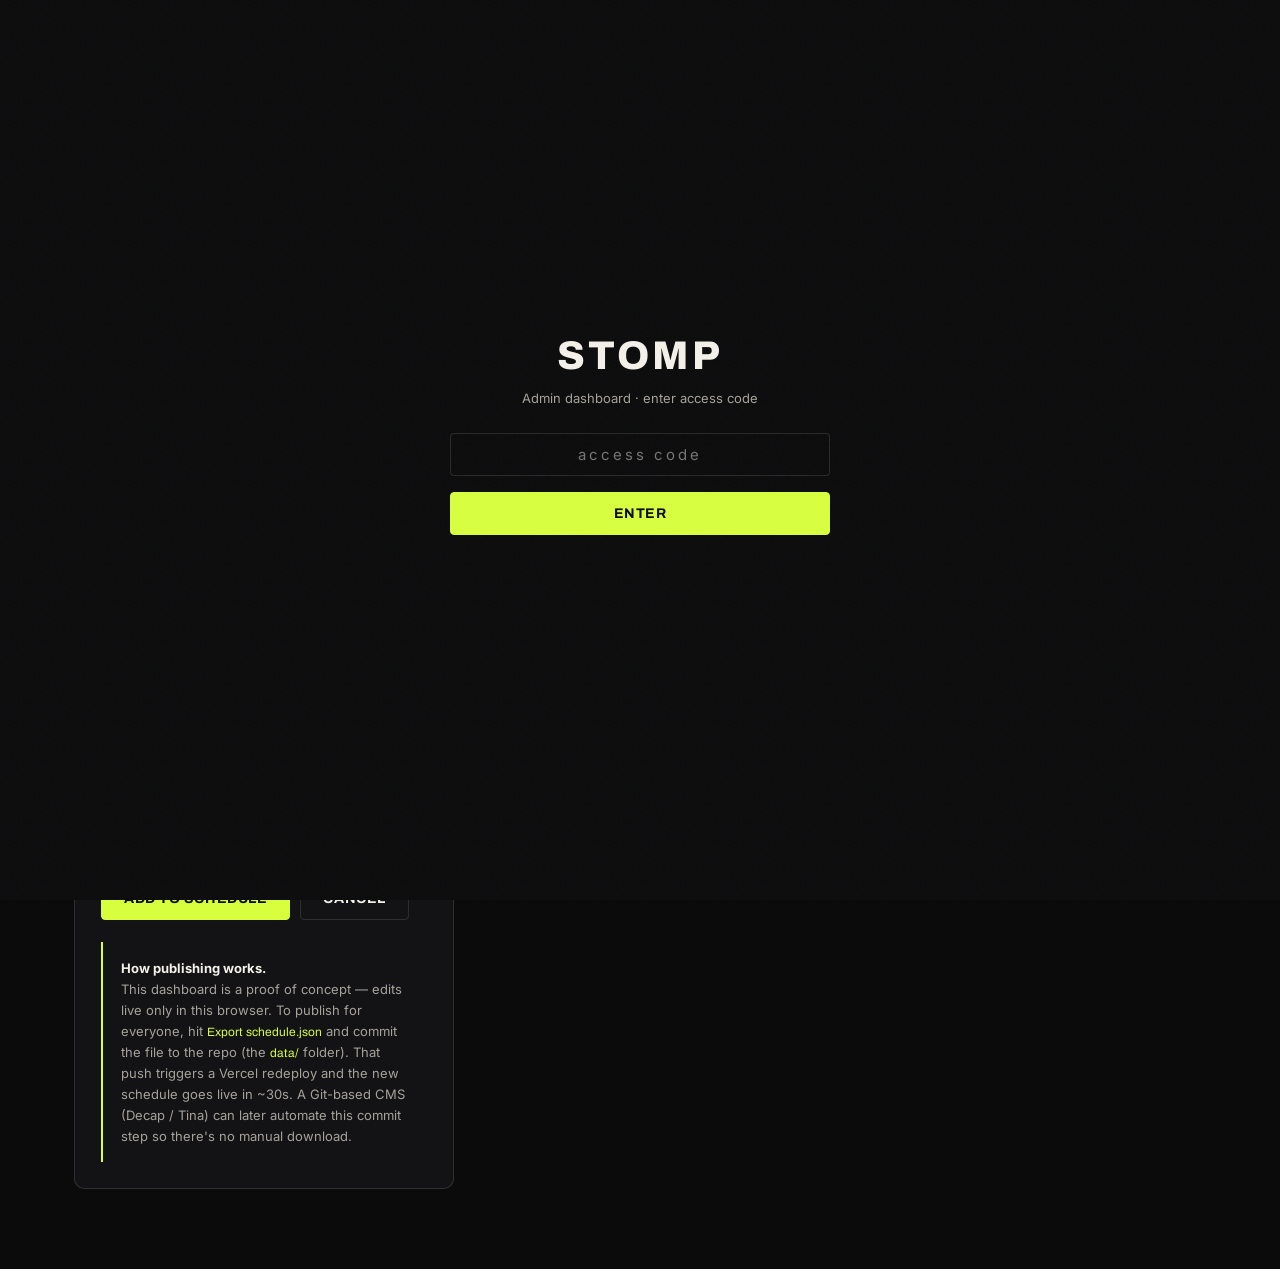
==== admin.html @ d9fe9294 "feat: add admin dashboard page and stylesheets" ====
<!DOCTYPE html>
<html lang="en">
<head>
  <meta charset="UTF-8" />
  <meta name="viewport" content="width=device-width, initial-scale=1.0" />
  <title>STOMP — Admin</title>
  <meta name="robots" content="noindex" />
  <link rel="preconnect" href="https://fonts.googleapis.com" />
  <link rel="preconnect" href="https://fonts.gstatic.com" crossorigin />
  <link href="https://fonts.googleapis.com/css2?family=Archivo:wght@600;700;800&family=Inter:wght@400;500;600&display=swap" rel="stylesheet" />
  <link rel="stylesheet" href="assets/css/style.css" />
  <link rel="stylesheet" href="assets/css/admin.css" />
</head>
<body class="admin-body">

  <div class="gate" id="gate">
    <form class="gate__card" id="gate-form">
      <h1>STOMP</h1>
      <p>Admin dashboard · enter access code</p>
      <div class="field">
        <input type="password" id="gate-input" placeholder="access code" autocomplete="off" aria-label="Access code" />
      </div>
      <button class="btn" type="submit" style="width:100%;justify-content:center;">Enter</button>
      <div class="gate__err" id="gate-err" role="alert"></div>
    </form>
  </div>

  <header class="admin-top">
    <div class="admin-top__brand">
      <span class="mark">STOMP</span>
      <span class="sub">Admin</span>
    </div>
    <div class="admin-top__actions">
      <span id="draft-state" style="align-self:center;font-size:12px;letter-spacing:0.08em;color:var(--ink-dim);margin-right:6px;"></span>
      <button class="btn btn--ghost" id="discard-btn" hidden>Discard draft</button>
      <label class="btn btn--ghost" style="cursor:pointer;">
        Import JSON
        <input type="file" id="import-input" accept="application/json,.json" hidden />
      </label>
      <button class="btn" id="export-btn">Export schedule.json</button>
      <a class="btn btn--ghost" href="index.html" target="_blank" rel="noopener">View site ↗</a>
    </div>
  </header>

  <main class="admin-main">
    <div class="admin-grid">

      <section class="panel">
        <h2 id="form-title">Add a night</h2>
        <p class="panel__hint">Changes save instantly to a local draft and show up on the site on this device.</p>
        <form id="event-form">
          <div class="field">
            <label for="f-title">Event title</label>
            <input type="text" id="f-title" placeholder="Concrete Pulse" required />
          </div>
          <div class="field field--row">
            <div>
              <label for="f-date">Date</label>
              <input type="date" id="f-date" required />
            </div>
            <div>
              <label for="f-status">Status</label>
              <select id="f-status">
                <option value="on-sale">On sale</option>
                <option value="few-left">Few left</option>
                <option value="free">Free entry</option>
              </select>
            </div>
          </div>
          <div class="field field--row">
            <div>
              <label for="f-start">Start</label>
              <input type="time" id="f-start" value="23:00" />
            </div>
            <div>
              <label for="f-end">End</label>
              <input type="time" id="f-end" value="06:00" />
            </div>
          </div>
          <div class="field field--row">
            <div>
              <label for="f-room">Room</label>
              <input type="text" id="f-room" placeholder="Main Hall" />
            </div>
            <div>
              <label for="f-genre">Genre</label>
              <input type="text" id="f-genre" placeholder="Techno" />
            </div>
          </div>
          <div class="field">
            <label for="f-price">Price</label>
            <input type="text" id="f-price" placeholder="€18 / Free" />
          </div>
          <div class="field">
            <label for="f-lineup">Line-up (comma separated)</label>
            <input type="text" id="f-lineup" placeholder="AISHA, Volk, Nørr B2B Pelt" />
          </div>
          <div class="field">
            <label for="f-blurb">Description</label>
            <textarea id="f-blurb" placeholder="One or two lines about the night…"></textarea>
          </div>
          <div class="form-actions">
            <button class="btn" type="submit" id="submit-btn">Add to schedule</button>
            <button class="btn btn--ghost" type="button" id="cancel-btn" hidden>Cancel</button>
          </div>
        </form>

        <div class="note">
          <strong style="color:var(--ink);">How publishing works.</strong><br />
          This dashboard is a proof of concept — edits live only in this browser. To publish for everyone,
          hit <code>Export schedule.json</code> and commit the file to the repo (the <code>data/</code> folder).
          That push triggers a Vercel redeploy and the new schedule goes live in ~30s. A Git-based CMS
          (Decap / Tina) can later automate this commit step so there's no manual download.
        </div>
      </section>

      <section>
        <div class="list-head">
          <h2>Current schedule</h2>
          <span class="count" id="count"></span>
        </div>
        <div id="admin-list"></div>
      </section>

    </div>
  </main>

  <div class="toast" id="toast" role="status" aria-live="polite"></div>

  <script src="https://cdnjs.cloudflare.com/ajax/libs/gsap/3.12.5/gsap.min.js"></script>
  <script src="assets/js/store.js"></script>
  <script src="assets/js/admin.js"></script>
</body>
</html>
---- assets/css/style.css ----
/* ============================================================
   STOMP Amsterdam — core stylesheet
   Aesthetic: raw warehouse / underground. Off-black, bone white,
   one acid accent. Heavy display type, concrete texture, motion.
   ============================================================ */

:root {
  --bg: #0b0b0c;
  --bg-elev: #131316;
  --bg-elev-2: #1b1b20;
  --ink: #f4f1ea;
  --ink-dim: #a6a29a;
  --ink-faint: #6c6962;
  --acid: #d8ff3e;
  --acid-deep: #aacb1f;
  --hot: #ff4d3d;
  --line: rgba(244, 241, 234, 0.12);
  --line-soft: rgba(244, 241, 234, 0.06);
  --radius: 4px;
  --radius-lg: 10px;
  --maxw: 1180px;
  --ease: cubic-bezier(0.16, 1, 0.3, 1);
  --font-display: "Archivo", "Helvetica Neue", Arial, sans-serif;
  --font-body: "Inter", "Helvetica Neue", Arial, sans-serif;
  color-scheme: dark;
}

* { box-sizing: border-box; }

html { scroll-behavior: smooth; }

body {
  margin: 0;
  background: var(--bg);
  color: var(--ink);
  font-family: var(--font-body);
  font-size: 16px;
  line-height: 1.6;
  -webkit-font-smoothing: antialiased;
  text-rendering: optimizeLegibility;
  overflow-x: hidden;
}

body::after {
  content: "";
  position: fixed;
  inset: 0;
  pointer-events: none;
  z-index: 9999;
  opacity: 0.04;
  background-image: url("data:image/svg+xml,%3Csvg xmlns='http://www.w3.org/2000/svg' width='120' height='120'%3E%3Cfilter id='n'%3E%3CfeTurbulence type='fractalNoise' baseFrequency='0.9' numOctaves='2'/%3E%3C/filter%3E%3Crect width='100%25' height='100%25' filter='url(%23n)'/%3E%3C/svg%3E");
}

a { color: inherit; text-decoration: none; }

h1, h2, h3, h4 {
  font-family: var(--font-display);
  font-weight: 800;
  line-height: 0.95;
  letter-spacing: -0.02em;
  margin: 0;
}

::selection { background: var(--acid); color: #0b0b0c; }

.wrap { width: 100%; max-width: var(--maxw); margin: 0 auto; padding: 0 24px; }

.accent { color: var(--acid); }

.btn {
  display: inline-flex;
  align-items: center;
  gap: 10px;
  font-family: var(--font-display);
  font-weight: 700;
  font-size: 14px;
  letter-spacing: 0.04em;
  text-transform: uppercase;
  padding: 13px 22px;
  border-radius: var(--radius);
  border: 1px solid var(--acid);
  background: var(--acid);
  color: #0b0b0c;
  cursor: pointer;
  transition: transform 0.25s var(--ease), background 0.25s var(--ease), color 0.25s var(--ease);
}
.btn:hover { transform: translateY(-2px); }
.btn--ghost {
  background: transparent;
  color: var(--ink);
  border-color: var(--line);
}
.btn--ghost:hover { border-color: var(--acid); color: var(--acid); transform: translateY(-2px); }

.nav {
  position: fixed;
  top: 0; left: 0; right: 0;
  z-index: 100;
  display: flex;
  align-items: center;
  justify-content: space-between;
  padding: 18px 24px;
  mix-blend-mode: difference;
}
.nav__brand {
  font-family: var(--font-display);
  font-weight: 800;
  font-size: 20px;
  letter-spacing: 0.18em;
  color: #fff;
}
.nav__links { display: flex; gap: 28px; }
.nav__links a {
  font-family: var(--font-display);
  font-weight: 600;
  font-size: 13px;
  letter-spacing: 0.14em;
  text-transform: uppercase;
  color: #fff;
  opacity: 0.85;
  transition: opacity 0.2s ease;
}
.nav__links a:hover { opacity: 1; }
@media (max-width: 680px) { .nav__links { display: none; } }

.hero {
  position: relative;
  height: 100vh;
  min-height: 620px;
  display: flex;
  align-items: flex-end;
  overflow: hidden;
}
.hero__canvas {
  position: absolute;
  inset: 0;
  width: 100%; height: 100%;
  z-index: 0;
  display: block;
}
.hero__vignette {
  position: absolute;
  inset: 0;
  z-index: 1;
  background:
    radial-gradient(120% 90% at 50% 10%, transparent 40%, rgba(11,11,12,0.7) 100%),
    linear-gradient(180deg, rgba(11,11,12,0.35) 0%, transparent 30%, rgba(11,11,12,0.85) 100%);
  pointer-events: none;
}
.hero__inner {
  position: relative;
  z-index: 2;
  width: 100%;
  padding-bottom: 6vh;
}
.hero__kicker {
  display: flex;
  align-items: center;
  gap: 14px;
  font-family: var(--font-display);
  font-weight: 600;
  font-size: 13px;
  letter-spacing: 0.32em;
  text-transform: uppercase;
  color: var(--acid);
  margin-bottom: 18px;
}
.hero__kicker::before {
  content: "";
  width: 46px; height: 1px;
  background: var(--acid);
}
.hero__title {
  font-size: clamp(5rem, 21vw, 18rem);
  line-height: 0.82;
  letter-spacing: -0.04em;
  color: var(--ink);
  text-transform: uppercase;
}
.hero__title .char { display: inline-block; will-change: transform; }
.hero__sub {
  display: flex;
  flex-wrap: wrap;
  align-items: baseline;
  gap: 10px 28px;
  margin-top: 22px;
  max-width: 640px;
  color: var(--ink-dim);
  font-size: 18px;
}
.hero__sub strong { color: var(--ink); font-weight: 600; }

.marquee {
  position: relative;
  z-index: 2;
  border-top: 1px solid var(--line);
  border-bottom: 1px solid var(--line);
  background: var(--bg);
  overflow: hidden;
  white-space: nowrap;
}
.marquee__track {
  display: inline-flex;
  gap: 0;
  padding: 14px 0;
  animation: marquee 28s linear infinite;
}
.marquee span {
  font-family: var(--font-display);
  font-weight: 800;
  font-size: 15px;
  letter-spacing: 0.18em;
  text-transform: uppercase;
  padding: 0 26px;
  color: var(--ink);
}
.marquee span::after { content: "✷"; color: var(--acid); margin-left: 52px; }
@keyframes marquee { to { transform: translateX(-50%); } }

.section { padding: 110px 0; }
.section__head {
  display: flex;
  align-items: flex-end;
  justify-content: space-between;
  gap: 24px;
  margin-bottom: 48px;
  border-bottom: 1px solid var(--line);
  padding-bottom: 22px;
}
.section__index {
  font-family: var(--font-display);
  font-weight: 600;
  font-size: 13px;
  letter-spacing: 0.28em;
  color: var(--acid);
  text-transform: uppercase;
}
.section__title {
  font-size: clamp(2.4rem, 6vw, 4.6rem);
  text-transform: uppercase;
  margin-top: 8px;
}
.section__meta { color: var(--ink-dim); font-size: 14px; text-align: right; }

.filters {
  display: flex;
  flex-wrap: wrap;
  gap: 10px;
  margin-bottom: 36px;
}
.chip {
  font-family: var(--font-display);
  font-weight: 600;
  font-size: 12px;
  letter-spacing: 0.12em;
  text-transform: uppercase;
  padding: 9px 16px;
  border-radius: 100px;
  border: 1px solid var(--line);
  background: transparent;
  color: var(--ink-dim);
  cursor: pointer;
  transition: color 0.2s ease, border-color 0.2s ease, background 0.2s ease;
}
.chip:hover { color: var(--ink); border-color: var(--ink-dim); }
.chip[aria-pressed="true"] {
  background: var(--acid);
  color: #0b0b0c;
  border-color: var(--acid);
}

.schedule { display: flex; flex-direction: column; }
.event {
  position: relative;
  display: grid;
  grid-template-columns: 130px 1fr auto;
  gap: 32px;
  align-items: center;
  padding: 30px 8px;
  border-top: 1px solid var(--line);
  cursor: pointer;
  transition: background 0.3s var(--ease), padding-left 0.3s var(--ease);
}
.event:last-child { border-bottom: 1px solid var(--line); }
.event::before {
  content: "";
  position: absolute;
  left: 0; top: 0; bottom: 0;
  width: 0;
  background: var(--acid);
  transition: width 0.3s var(--ease);
}
.event:hover { background: var(--bg-elev); padding-left: 22px; }
.event:hover::before { width: 4px; }

.event__date { display: flex; flex-direction: column; }
.event__day {
  font-family: var(--font-display);
  font-weight: 800;
  font-size: 40px;
  line-height: 0.9;
  color: var(--ink);
}
.event__month {
  font-family: var(--font-display);
  font-weight: 600;
  font-size: 13px;
  letter-spacing: 0.24em;
  text-transform: uppercase;
  color: var(--ink-dim);
  margin-top: 4px;
}
.event__weekday { font-size: 12px; color: var(--ink-faint); letter-spacing: 0.1em; text-transform: uppercase; margin-top: 2px; }

.event__main { min-width: 0; }
.event__title {
  font-size: clamp(1.6rem, 3.2vw, 2.6rem);
  text-transform: uppercase;
  transition: color 0.25s ease;
}
.event:hover .event__title { color: var(--acid); }
.event__lineup {
  margin-top: 8px;
  color: var(--ink-dim);
  font-size: 15px;
}
.event__tags { display: flex; flex-wrap: wrap; gap: 8px; margin-top: 14px; }
.tag {
  font-family: var(--font-display);
  font-weight: 600;
  font-size: 11px;
  letter-spacing: 0.12em;
  text-transform: uppercase;
  padding: 5px 11px;
  border-radius: 100px;
  border: 1px solid var(--line);
  color: var(--ink-dim);
}
.tag--room { color: var(--ink); border-color: var(--line); }

.event__right { display: flex; flex-direction: column; align-items: flex-end; gap: 12px; }
.event__time {
  font-family: var(--font-display);
  font-weight: 700;
  font-size: 15px;
  letter-spacing: 0.06em;
  color: var(--ink);
}
.status {
  font-family: var(--font-display);
  font-weight: 700;
  font-size: 11px;
  letter-spacing: 0.14em;
  text-transform: uppercase;
  padding: 5px 12px;
  border-radius: 100px;
}
.status--on-sale { background: rgba(216,255,62,0.15); color: var(--acid); }
.status--few-left { background: rgba(255,77,61,0.16); color: var(--hot); }
.status--free { background: rgba(244,241,234,0.12); color: var(--ink); }

.event__detail {
  grid-column: 1 / -1;
  overflow: hidden;
  height: 0;
  opacity: 0;
  transition: height 0.4s var(--ease), opacity 0.3s ease, margin 0.4s var(--ease);
}
.event.is-open .event__detail { opacity: 1; margin-top: 18px; }
.event__detail-inner {
  display: grid;
  grid-template-columns: 1fr auto;
  gap: 24px;
  align-items: end;
  padding: 22px 24px;
  background: var(--bg-elev-2);
  border-radius: var(--radius-lg);
  border: 1px solid var(--line-soft);
}
.event__blurb { color: var(--ink-dim); max-width: 60ch; font-size: 15px; }
.event__price {
  font-family: var(--font-display);
  font-weight: 800;
  font-size: 30px;
  color: var(--acid);
  white-space: nowrap;
}

@media (max-width: 760px) {
  .event { grid-template-columns: 86px 1fr; gap: 18px; }
  .event__right { grid-column: 2; flex-direction: row; align-items: center; justify-content: flex-start; }
  .event__day { font-size: 30px; }
  .event__detail-inner { grid-template-columns: 1fr; }
}

.info { display: grid; grid-template-columns: repeat(auto-fit, minmax(220px, 1fr)); gap: 1px; background: var(--line); border: 1px solid var(--line); border-radius: var(--radius-lg); overflow: hidden; }
.info__cell { background: var(--bg); padding: 30px 28px; }
.info__cell h4 { font-size: 13px; letter-spacing: 0.2em; text-transform: uppercase; color: var(--acid); margin-bottom: 12px; font-weight: 600; }
.info__cell p { margin: 0; color: var(--ink-dim); }

.footer {
  margin-top: 90px;
  border-top: 1px solid var(--line);
  padding: 50px 0 60px;
}
.footer__grid { display: flex; justify-content: space-between; align-items: flex-end; gap: 30px; flex-wrap: wrap; }
.footer__mark {
  font-family: var(--font-display);
  font-weight: 800;
  font-size: clamp(3rem, 12vw, 9rem);
  letter-spacing: -0.04em;
  line-height: 0.8;
  text-transform: uppercase;
}
.footer__note { color: var(--ink-faint); font-size: 13px; }

.reveal { opacity: 0; transform: translateY(28px); }

@media (prefers-reduced-motion: reduce) {
  *, *::before, *::after { animation-duration: 0.001ms !important; transition-duration: 0.001ms !important; }
  .reveal { opacity: 1; transform: none; }
}
---- assets/css/admin.css ----
/* ============================================================
   STOMP — admin dashboard styles (builds on style.css)
   ============================================================ */
.admin-body { display: flex; flex-direction: column; min-height: 100vh; }

.admin-top {
  display: flex;
  align-items: center;
  justify-content: space-between;
  padding: 20px 24px;
  border-bottom: 1px solid var(--line);
  position: sticky;
  top: 0;
  background: rgba(11,11,12,0.86);
  backdrop-filter: blur(10px);
  z-index: 50;
}
.admin-top__brand { display: flex; align-items: baseline; gap: 14px; }
.admin-top__brand .mark { font-family: var(--font-display); font-weight: 800; letter-spacing: 0.18em; font-size: 18px; }
.admin-top__brand .sub { font-size: 12px; letter-spacing: 0.22em; text-transform: uppercase; color: var(--acid); }
.admin-top__actions { display: flex; gap: 10px; flex-wrap: wrap; }

.admin-main { flex: 1; width: 100%; max-width: 1180px; margin: 0 auto; padding: 36px 24px 80px; }
.admin-grid { display: grid; grid-template-columns: minmax(0, 380px) 1fr; gap: 36px; align-items: start; }
@media (max-width: 900px) { .admin-grid { grid-template-columns: 1fr; } }

.panel {
  background: var(--bg-elev);
  border: 1px solid var(--line);
  border-radius: var(--radius-lg);
  padding: 26px;
}
.panel h2 { font-size: 22px; text-transform: uppercase; margin-bottom: 6px; }
.panel__hint { color: var(--ink-dim); font-size: 13px; margin: 0 0 22px; }

.field { margin-bottom: 16px; }
.field label {
  display: block;
  font-family: var(--font-display);
  font-weight: 600;
  font-size: 11px;
  letter-spacing: 0.16em;
  text-transform: uppercase;
  color: var(--ink-dim);
  margin-bottom: 7px;
}
.field input, .field select, .field textarea {
  width: 100%;
  background: var(--bg);
  border: 1px solid var(--line);
  border-radius: var(--radius);
  color: var(--ink);
  font-family: var(--font-body);
  font-size: 15px;
  padding: 11px 13px;
  transition: border-color 0.2s ease, box-shadow 0.2s ease;
}
.field textarea { resize: vertical; min-height: 78px; line-height: 1.5; }
.field input:focus, .field select:focus, .field textarea:focus {
  outline: none;
  border-color: var(--acid);
  box-shadow: 0 0 0 3px rgba(216,255,62,0.16);
}
.field--row { display: grid; grid-template-columns: 1fr 1fr; gap: 12px; }
.form-actions { display: flex; gap: 10px; margin-top: 8px; }

.list-head { display: flex; align-items: baseline; justify-content: space-between; margin-bottom: 18px; }
.list-head h2 { font-size: 22px; text-transform: uppercase; }
.list-head .count { color: var(--ink-dim); font-size: 13px; }

.admin-event {
  display: grid;
  grid-template-columns: 64px 1fr auto;
  gap: 18px;
  align-items: center;
  padding: 16px;
  border: 1px solid var(--line);
  border-radius: var(--radius-lg);
  background: var(--bg-elev);
  margin-bottom: 12px;
  transition: border-color 0.2s ease, transform 0.2s var(--ease);
}
.admin-event:hover { border-color: var(--ink-faint); }
.admin-event.is-editing { border-color: var(--acid); box-shadow: 0 0 0 3px rgba(216,255,62,0.12); }
.admin-event__date {
  text-align: center;
  font-family: var(--font-display);
}
.admin-event__date .d { font-size: 26px; font-weight: 800; line-height: 1; }
.admin-event__date .m { font-size: 11px; letter-spacing: 0.18em; text-transform: uppercase; color: var(--ink-dim); }
.admin-event__title { font-family: var(--font-display); font-weight: 700; font-size: 17px; text-transform: uppercase; letter-spacing: 0.01em; }
.admin-event__meta { color: var(--ink-dim); font-size: 13px; margin-top: 3px; }
.admin-event__btns { display: flex; gap: 8px; }
.icon-btn {
  width: 38px; height: 38px;
  display: inline-flex; align-items: center; justify-content: center;
  border: 1px solid var(--line);
  border-radius: var(--radius);
  background: transparent;
  color: var(--ink-dim);
  cursor: pointer;
  font-size: 15px;
  transition: color 0.2s ease, border-color 0.2s ease, background 0.2s ease;
}
.icon-btn:hover { color: var(--ink); border-color: var(--ink-dim); }
.icon-btn--danger:hover { color: var(--hot); border-color: var(--hot); }

.toast {
  position: fixed;
  bottom: 26px; left: 50%;
  transform: translateX(-50%) translateY(20px);
  background: var(--acid);
  color: #0b0b0c;
  font-family: var(--font-display);
  font-weight: 700;
  font-size: 13px;
  letter-spacing: 0.08em;
  text-transform: uppercase;
  padding: 13px 22px;
  border-radius: var(--radius);
  opacity: 0;
  pointer-events: none;
  transition: opacity 0.3s ease, transform 0.3s var(--ease);
  z-index: 200;
}
.toast.show { opacity: 1; transform: translateX(-50%) translateY(0); }

.gate {
  position: fixed; inset: 0;
  background: var(--bg);
  display: flex; align-items: center; justify-content: center;
  z-index: 300;
  padding: 24px;
}
.gate__card { width: 100%; max-width: 380px; text-align: center; }
.gate__card h1 { font-size: 40px; text-transform: uppercase; letter-spacing: 0.08em; margin-bottom: 6px; }
.gate__card p { color: var(--ink-dim); font-size: 13px; margin-bottom: 24px; }
.gate__card input { text-align: center; letter-spacing: 0.2em; }
.gate__err { color: var(--hot); font-size: 13px; min-height: 18px; margin-top: 10px; }

.note {
  margin-top: 22px;
  padding: 16px 18px;
  border-left: 2px solid var(--acid);
  background: var(--bg-elev);
  color: var(--ink-dim);
  font-size: 13px;
  line-height: 1.6;
  border-radius: 0 var(--radius) var(--radius) 0;
}
.note code { color: var(--acid); font-family: var(--font-display); font-size: 12px; }
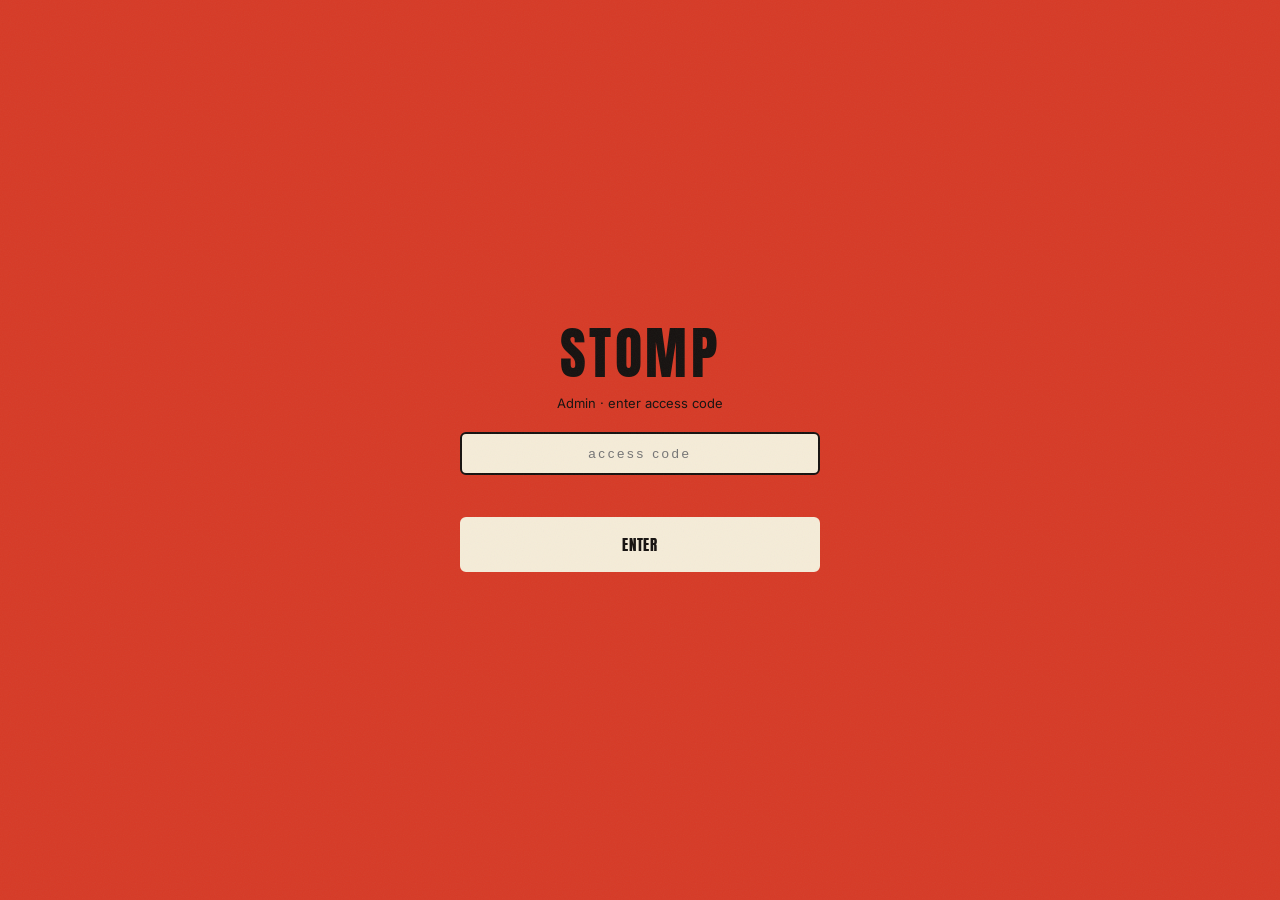
==== commit 9962ce22: "feat: round 2 — new homepage + admin markup" ====
--- a/admin.html
+++ b/admin.html
@@ -7,7 +7,7 @@
   <meta name="robots" content="noindex" />
   <link rel="preconnect" href="https://fonts.googleapis.com" />
   <link rel="preconnect" href="https://fonts.gstatic.com" crossorigin />
-  <link href="https://fonts.googleapis.com/css2?family=Archivo:wght@600;700;800&family=Inter:wght@400;500;600&display=swap" rel="stylesheet" />
+  <link href="https://fonts.googleapis.com/css2?family=Anton&family=Caveat:wght@600;700&family=Inter:wght@400;500;600&display=swap" rel="stylesheet" />
   <link rel="stylesheet" href="assets/css/style.css" />
   <link rel="stylesheet" href="assets/css/admin.css" />
 </head>
@@ -16,118 +16,39 @@
   <div class="gate" id="gate">
     <form class="gate__card" id="gate-form">
       <h1>STOMP</h1>
-      <p>Admin dashboard · enter access code</p>
-      <div class="field">
-        <input type="password" id="gate-input" placeholder="access code" autocomplete="off" aria-label="Access code" />
-      </div>
-      <button class="btn" type="submit" style="width:100%;justify-content:center;">Enter</button>
+      <p>Admin · enter access code</p>
+      <input type="password" id="gate-input" placeholder="access code" autocomplete="off" aria-label="Access code" />
       <div class="gate__err" id="gate-err" role="alert"></div>
+      <button class="btn" type="submit" style="width:100%;justify-content:center;margin-top:14px">Enter</button>
     </form>
   </div>
 
   <header class="admin-top">
-    <div class="admin-top__brand">
-      <span class="mark">STOMP</span>
-      <span class="sub">Admin</span>
-    </div>
+    <div class="admin-top__brand"><span class="mark">STOMP</span><span class="sub">Admin</span></div>
     <div class="admin-top__actions">
-      <span id="draft-state" style="align-self:center;font-size:12px;letter-spacing:0.08em;color:var(--ink-dim);margin-right:6px;"></span>
+      <span class="state" id="state"></span>
       <button class="btn btn--ghost" id="discard-btn" hidden>Discard draft</button>
-      <label class="btn btn--ghost" style="cursor:pointer;">
-        Import JSON
-        <input type="file" id="import-input" accept="application/json,.json" hidden />
-      </label>
-      <button class="btn" id="export-btn">Export schedule.json</button>
+      <label class="btn btn--ghost" style="cursor:pointer">Import<input type="file" id="import-input" accept="application/json,.json" hidden /></label>
+      <button class="btn btn--rodeo" id="export-btn">Export content.json</button>
       <a class="btn btn--ghost" href="index.html" target="_blank" rel="noopener">View site ↗</a>
     </div>
   </header>
 
-  <main class="admin-main">
-    <div class="admin-grid">
-
-      <section class="panel">
-        <h2 id="form-title">Add a night</h2>
-        <p class="panel__hint">Changes save instantly to a local draft and show up on the site on this device.</p>
-        <form id="event-form">
-          <div class="field">
-            <label for="f-title">Event title</label>
-            <input type="text" id="f-title" placeholder="Concrete Pulse" required />
-          </div>
-          <div class="field field--row">
-            <div>
-              <label for="f-date">Date</label>
-              <input type="date" id="f-date" required />
-            </div>
-            <div>
-              <label for="f-status">Status</label>
-              <select id="f-status">
-                <option value="on-sale">On sale</option>
-                <option value="few-left">Few left</option>
-                <option value="free">Free entry</option>
-              </select>
-            </div>
-          </div>
-          <div class="field field--row">
-            <div>
-              <label for="f-start">Start</label>
-              <input type="time" id="f-start" value="23:00" />
-            </div>
-            <div>
-              <label for="f-end">End</label>
-              <input type="time" id="f-end" value="06:00" />
-            </div>
-          </div>
-          <div class="field field--row">
-            <div>
-              <label for="f-room">Room</label>
-              <input type="text" id="f-room" placeholder="Main Hall" />
-            </div>
-            <div>
-              <label for="f-genre">Genre</label>
-              <input type="text" id="f-genre" placeholder="Techno" />
-            </div>
-          </div>
-          <div class="field">
-            <label for="f-price">Price</label>
-            <input type="text" id="f-price" placeholder="€18 / Free" />
-          </div>
-          <div class="field">
-            <label for="f-lineup">Line-up (comma separated)</label>
-            <input type="text" id="f-lineup" placeholder="AISHA, Volk, Nørr B2B Pelt" />
-          </div>
-          <div class="field">
-            <label for="f-blurb">Description</label>
-            <textarea id="f-blurb" placeholder="One or two lines about the night…"></textarea>
-          </div>
-          <div class="form-actions">
-            <button class="btn" type="submit" id="submit-btn">Add to schedule</button>
-            <button class="btn btn--ghost" type="button" id="cancel-btn" hidden>Cancel</button>
-          </div>
-        </form>
-
-        <div class="note">
-          <strong style="color:var(--ink);">How publishing works.</strong><br />
-          This dashboard is a proof of concept — edits live only in this browser. To publish for everyone,
-          hit <code>Export schedule.json</code> and commit the file to the repo (the <code>data/</code> folder).
-          That push triggers a Vercel redeploy and the new schedule goes live in ~30s. A Git-based CMS
-          (Decap / Tina) can later automate this commit step so there's no manual download.
-        </div>
-      </section>
-
-      <section>
-        <div class="list-head">
-          <h2>Current schedule</h2>
-          <span class="count" id="count"></span>
-        </div>
-        <div id="admin-list"></div>
-      </section>
-
-    </div>
-  </main>
+  <div class="admin-layout">
+    <nav class="admin-tabs" id="tabs" aria-label="Sections"></nav>
+    <main>
+      <section class="panel" id="panel"></section>
+      <div class="note">
+        <strong style="color:var(--bone)">Publishing.</strong> This is a proof of concept — edits live in this browser only.
+        To publish for everyone, hit <code>Export content.json</code> and commit it to <code>data/content.json</code> (auto-deploys on Vercel).
+        Live, shared editing without a download needs a small backend store — see SPEC.md. Events with a <code>lu.ma</code> link
+        will autofill their details once a <code>LUMA_API_KEY</code> is configured.
+      </div>
+    </main>
+  </div>
 
   <div class="toast" id="toast" role="status" aria-live="polite"></div>
 
-  <script src="https://cdnjs.cloudflare.com/ajax/libs/gsap/3.12.5/gsap.min.js"></script>
   <script src="assets/js/store.js"></script>
   <script src="assets/js/admin.js"></script>
 </body>
--- a/assets/css/style.css
+++ b/assets/css/style.css
@@ -1,422 +1,276 @@
 /* ============================================================
-   STOMP Amsterdam — core stylesheet
-   Aesthetic: raw warehouse / underground. Off-black, bone white,
-   one acid accent. Heavy display type, concrete texture, motion.
+   STOMP — queer line dancing, Amsterdam
+   Western dancehall + pride. Rodeo red, bone, ink, denim, butter,
+   and a pride-gradient shimmer used sparingly. Big kinetic type.
    ============================================================ */
 
 :root {
-  --bg: #0b0b0c;
-  --bg-elev: #131316;
-  --bg-elev-2: #1b1b20;
-  --ink: #f4f1ea;
-  --ink-dim: #a6a29a;
-  --ink-faint: #6c6962;
-  --acid: #d8ff3e;
-  --acid-deep: #aacb1f;
-  --hot: #ff4d3d;
-  --line: rgba(244, 241, 234, 0.12);
-  --line-soft: rgba(244, 241, 234, 0.06);
-  --radius: 4px;
-  --radius-lg: 10px;
-  --maxw: 1180px;
+  --rodeo: #d63a26;
+  --rodeo-deep: #a8291a;
+  --bone: #f5ecd8;
+  --bone-dim: #d8cdb4;
+  --ink: #15110f;
+  --ink-soft: #2a2421;
+  --denim: #a9bcd8;
+  --denim-ink: #1c2c45;
+  --butter: #f7e3b0;
+  --butter-ink: #5a4410;
+  --cream-line: rgba(245, 236, 216, 0.16);
+  --ink-line: rgba(21, 17, 15, 0.16);
+  --pride: linear-gradient(90deg, #ff5f6d, #ffb347, #ffe14d, #5fd38a, #4fb8ff, #b18cff, #ff5f6d);
+  --radius: 6px;
+  --radius-lg: 14px;
+  --maxw: 1240px;
   --ease: cubic-bezier(0.16, 1, 0.3, 1);
-  --font-display: "Archivo", "Helvetica Neue", Arial, sans-serif;
+  --font-display: "Anton", "Arial Narrow", sans-serif;
   --font-body: "Inter", "Helvetica Neue", Arial, sans-serif;
+  --font-script: "Caveat", cursive;
   color-scheme: dark;
 }
 
 * { box-sizing: border-box; }
-
 html { scroll-behavior: smooth; }
 
 body {
   margin: 0;
-  background: var(--bg);
-  color: var(--ink);
+  background: var(--ink);
+  color: var(--bone);
   font-family: var(--font-body);
-  font-size: 16px;
+  font-size: 17px;
   line-height: 1.6;
   -webkit-font-smoothing: antialiased;
-  text-rendering: optimizeLegibility;
   overflow-x: hidden;
 }
 
+/* paper-grain overlay */
 body::after {
   content: "";
-  position: fixed;
-  inset: 0;
-  pointer-events: none;
-  z-index: 9999;
-  opacity: 0.04;
-  background-image: url("data:image/svg+xml,%3Csvg xmlns='http://www.w3.org/2000/svg' width='120' height='120'%3E%3Cfilter id='n'%3E%3CfeTurbulence type='fractalNoise' baseFrequency='0.9' numOctaves='2'/%3E%3C/filter%3E%3Crect width='100%25' height='100%25' filter='url(%23n)'/%3E%3C/svg%3E");
+  position: fixed; inset: 0; z-index: 9999; pointer-events: none; opacity: 0.05;
+  background-image: url("data:image/svg+xml,%3Csvg xmlns='http://www.w3.org/2000/svg' width='140' height='140'%3E%3Cfilter id='n'%3E%3CfeTurbulence type='fractalNoise' baseFrequency='0.85' numOctaves='2'/%3E%3C/filter%3E%3Crect width='100%25' height='100%25' filter='url(%23n)'/%3E%3C/svg%3E");
 }
 
 a { color: inherit; text-decoration: none; }
-
-h1, h2, h3, h4 {
+::selection { background: var(--rodeo); color: var(--bone); }
+
+h1, h2, h3 {
   font-family: var(--font-display);
-  font-weight: 800;
-  line-height: 0.95;
-  letter-spacing: -0.02em;
+  font-weight: 400;
+  line-height: 0.92;
+  letter-spacing: 0.01em;
+  text-transform: uppercase;
   margin: 0;
 }
 
-::selection { background: var(--acid); color: #0b0b0c; }
-
-.wrap { width: 100%; max-width: var(--maxw); margin: 0 auto; padding: 0 24px; }
-
-.accent { color: var(--acid); }
+.wrap { width: 100%; max-width: var(--maxw); margin: 0 auto; padding: 0 28px; }
+.script { font-family: var(--font-script); text-transform: none; letter-spacing: 0; }
+
+.pride-text {
+  background: var(--pride);
+  background-size: 300% 100%;
+  -webkit-background-clip: text; background-clip: text;
+  color: transparent;
+  animation: prideShift 8s linear infinite;
+}
+@keyframes prideShift { to { background-position: 300% 0; } }
 
 .btn {
-  display: inline-flex;
-  align-items: center;
-  gap: 10px;
-  font-family: var(--font-display);
-  font-weight: 700;
-  font-size: 14px;
-  letter-spacing: 0.04em;
-  text-transform: uppercase;
-  padding: 13px 22px;
-  border-radius: var(--radius);
-  border: 1px solid var(--acid);
-  background: var(--acid);
-  color: #0b0b0c;
-  cursor: pointer;
-  transition: transform 0.25s var(--ease), background 0.25s var(--ease), color 0.25s var(--ease);
-}
-.btn:hover { transform: translateY(-2px); }
-.btn--ghost {
-  background: transparent;
-  color: var(--ink);
-  border-color: var(--line);
-}
-.btn--ghost:hover { border-color: var(--acid); color: var(--acid); transform: translateY(-2px); }
-
+  display: inline-flex; align-items: center; gap: 10px;
+  font-family: var(--font-display); font-size: 15px; letter-spacing: 0.06em;
+  text-transform: uppercase; padding: 14px 26px; border-radius: var(--radius);
+  background: var(--bone); color: var(--ink); border: 2px solid var(--bone);
+  cursor: pointer; transition: transform 0.25s var(--ease), background 0.2s, color 0.2s;
+}
+.btn:hover { transform: translateY(-3px) rotate(-1deg); }
+.btn--rodeo { background: var(--rodeo); border-color: var(--rodeo); color: var(--bone); }
+.btn--ghost { background: transparent; color: var(--bone); }
+.btn--ghost:hover { background: var(--bone); color: var(--ink); }
+
+/* ---------------- Nav + menu overlay ---------------- */
 .nav {
-  position: fixed;
-  top: 0; left: 0; right: 0;
-  z-index: 100;
-  display: flex;
-  align-items: center;
-  justify-content: space-between;
-  padding: 18px 24px;
-  mix-blend-mode: difference;
-}
-.nav__brand {
-  font-family: var(--font-display);
-  font-weight: 800;
-  font-size: 20px;
-  letter-spacing: 0.18em;
-  color: #fff;
-}
-.nav__links { display: flex; gap: 28px; }
-.nav__links a {
-  font-family: var(--font-display);
-  font-weight: 600;
-  font-size: 13px;
-  letter-spacing: 0.14em;
-  text-transform: uppercase;
-  color: #fff;
-  opacity: 0.85;
-  transition: opacity 0.2s ease;
-}
-.nav__links a:hover { opacity: 1; }
-@media (max-width: 680px) { .nav__links { display: none; } }
-
-.hero {
-  position: relative;
-  height: 100vh;
-  min-height: 620px;
-  display: flex;
-  align-items: flex-end;
-  overflow: hidden;
-}
-.hero__canvas {
-  position: absolute;
-  inset: 0;
-  width: 100%; height: 100%;
-  z-index: 0;
-  display: block;
-}
-.hero__vignette {
-  position: absolute;
-  inset: 0;
-  z-index: 1;
-  background:
-    radial-gradient(120% 90% at 50% 10%, transparent 40%, rgba(11,11,12,0.7) 100%),
-    linear-gradient(180deg, rgba(11,11,12,0.35) 0%, transparent 30%, rgba(11,11,12,0.85) 100%);
-  pointer-events: none;
-}
-.hero__inner {
-  position: relative;
-  z-index: 2;
-  width: 100%;
-  padding-bottom: 6vh;
-}
-.hero__kicker {
-  display: flex;
-  align-items: center;
-  gap: 14px;
-  font-family: var(--font-display);
-  font-weight: 600;
-  font-size: 13px;
-  letter-spacing: 0.32em;
-  text-transform: uppercase;
-  color: var(--acid);
-  margin-bottom: 18px;
-}
-.hero__kicker::before {
-  content: "";
-  width: 46px; height: 1px;
-  background: var(--acid);
-}
-.hero__title {
-  font-size: clamp(5rem, 21vw, 18rem);
-  line-height: 0.82;
-  letter-spacing: -0.04em;
-  color: var(--ink);
-  text-transform: uppercase;
-}
+  position: fixed; top: 0; left: 0; right: 0; z-index: 200;
+  display: flex; align-items: center; justify-content: space-between;
+  padding: 20px 28px; mix-blend-mode: difference;
+}
+.nav__brand { font-family: var(--font-display); font-size: 26px; letter-spacing: 0.14em; color: #fff; }
+.menu-toggle {
+  display: inline-flex; align-items: center; gap: 10px;
+  background: var(--bone); color: var(--rodeo); border: none; cursor: pointer;
+  font-family: var(--font-display); font-size: 16px; letter-spacing: 0.1em;
+  text-transform: uppercase; padding: 10px 18px; border-radius: var(--radius);
+  mix-blend-mode: normal;
+}
+.menu-toggle .bars { display: inline-block; width: 22px; height: 2px; background: var(--rodeo); position: relative; }
+.menu-toggle .bars::before, .menu-toggle .bars::after { content: ""; position: absolute; left: 0; width: 22px; height: 2px; background: var(--rodeo); }
+.menu-toggle .bars::before { top: -6px; } .menu-toggle .bars::after { top: 6px; }
+
+.overlay {
+  position: fixed; inset: 0; z-index: 300; background: var(--bone); color: var(--ink);
+  display: flex; flex-direction: column; padding: 24px 28px;
+  transform: translateY(-100%); transition: transform 0.5s var(--ease); visibility: hidden;
+}
+.overlay.is-open { transform: translateY(0); visibility: visible; }
+.overlay__top { display: flex; justify-content: flex-end; }
+.overlay__close { background: var(--rodeo); color: var(--bone); border: none; cursor: pointer; font-family: var(--font-display); font-size: 16px; letter-spacing: 0.1em; text-transform: uppercase; padding: 10px 18px; border-radius: var(--radius); }
+.overlay__links { flex: 1; display: flex; flex-direction: column; justify-content: center; gap: 4px; }
+.overlay__links a { font-family: var(--font-display); font-size: clamp(2.6rem, 9vw, 6rem); text-transform: uppercase; color: var(--ink); line-height: 0.98; transition: color 0.2s, transform 0.3s var(--ease); width: fit-content; }
+.overlay__links a:hover { color: var(--rodeo); transform: translateX(18px); }
+.overlay__foot { display: flex; gap: 22px; flex-wrap: wrap; color: var(--ink-soft); font-size: 13px; letter-spacing: 0.12em; text-transform: uppercase; }
+
+/* ---------------- Marquee ---------------- */
+.marquee { overflow: hidden; white-space: nowrap; border-top: 2px solid currentColor; border-bottom: 2px solid currentColor; }
+.marquee__track { display: inline-flex; padding: 12px 0; animation: marquee 30s linear infinite; }
+.marquee span { font-family: var(--font-display); font-size: 18px; letter-spacing: 0.14em; text-transform: uppercase; padding: 0 22px; }
+.marquee span::after { content: "✷"; margin-left: 44px; }
+@keyframes marquee { to { transform: translateX(-50%); } }
+
+/* ---------------- Hero ---------------- */
+.hero { position: relative; background: var(--rodeo); color: var(--ink); padding: 120px 0 40px; overflow: hidden; min-height: 100vh; display: flex; flex-direction: column; justify-content: space-between; }
+.hero__top { position: relative; z-index: 3; }
+.hero__kicker { display: flex; align-items: center; gap: 14px; font-family: var(--font-display); font-size: 14px; letter-spacing: 0.2em; text-transform: uppercase; margin-bottom: 14px; }
+.hero__kicker::before { content: ""; width: 44px; height: 2px; background: var(--ink); }
+.hero__title { font-size: clamp(3.6rem, 13vw, 13rem); line-height: 0.82; max-width: 14ch; }
 .hero__title .char { display: inline-block; will-change: transform; }
-.hero__sub {
-  display: flex;
-  flex-wrap: wrap;
-  align-items: baseline;
-  gap: 10px 28px;
-  margin-top: 22px;
-  max-width: 640px;
-  color: var(--ink-dim);
-  font-size: 18px;
-}
-.hero__sub strong { color: var(--ink); font-weight: 600; }
-
-.marquee {
-  position: relative;
-  z-index: 2;
-  border-top: 1px solid var(--line);
-  border-bottom: 1px solid var(--line);
-  background: var(--bg);
-  overflow: hidden;
-  white-space: nowrap;
-}
-.marquee__track {
-  display: inline-flex;
-  gap: 0;
-  padding: 14px 0;
-  animation: marquee 28s linear infinite;
-}
-.marquee span {
-  font-family: var(--font-display);
-  font-weight: 800;
-  font-size: 15px;
-  letter-spacing: 0.18em;
-  text-transform: uppercase;
-  padding: 0 26px;
-  color: var(--ink);
-}
-.marquee span::after { content: "✷"; color: var(--acid); margin-left: 52px; }
-@keyframes marquee { to { transform: translateX(-50%); } }
-
-.section { padding: 110px 0; }
-.section__head {
-  display: flex;
-  align-items: flex-end;
-  justify-content: space-between;
-  gap: 24px;
-  margin-bottom: 48px;
-  border-bottom: 1px solid var(--line);
-  padding-bottom: 22px;
-}
-.section__index {
-  font-family: var(--font-display);
-  font-weight: 600;
-  font-size: 13px;
-  letter-spacing: 0.28em;
-  color: var(--acid);
-  text-transform: uppercase;
-}
-.section__title {
-  font-size: clamp(2.4rem, 6vw, 4.6rem);
-  text-transform: uppercase;
-  margin-top: 8px;
-}
-.section__meta { color: var(--ink-dim); font-size: 14px; text-align: right; }
-
-.filters {
-  display: flex;
-  flex-wrap: wrap;
-  gap: 10px;
-  margin-bottom: 36px;
-}
-.chip {
-  font-family: var(--font-display);
-  font-weight: 600;
-  font-size: 12px;
-  letter-spacing: 0.12em;
-  text-transform: uppercase;
-  padding: 9px 16px;
-  border-radius: 100px;
-  border: 1px solid var(--line);
-  background: transparent;
-  color: var(--ink-dim);
-  cursor: pointer;
-  transition: color 0.2s ease, border-color 0.2s ease, background 0.2s ease;
-}
-.chip:hover { color: var(--ink); border-color: var(--ink-dim); }
-.chip[aria-pressed="true"] {
-  background: var(--acid);
-  color: #0b0b0c;
-  border-color: var(--acid);
-}
-
-.schedule { display: flex; flex-direction: column; }
-.event {
-  position: relative;
-  display: grid;
-  grid-template-columns: 130px 1fr auto;
-  gap: 32px;
-  align-items: center;
-  padding: 30px 8px;
-  border-top: 1px solid var(--line);
-  cursor: pointer;
-  transition: background 0.3s var(--ease), padding-left 0.3s var(--ease);
-}
-.event:last-child { border-bottom: 1px solid var(--line); }
-.event::before {
-  content: "";
-  position: absolute;
-  left: 0; top: 0; bottom: 0;
-  width: 0;
-  background: var(--acid);
-  transition: width 0.3s var(--ease);
-}
-.event:hover { background: var(--bg-elev); padding-left: 22px; }
-.event:hover::before { width: 4px; }
-
-.event__date { display: flex; flex-direction: column; }
-.event__day {
-  font-family: var(--font-display);
-  font-weight: 800;
-  font-size: 40px;
-  line-height: 0.9;
-  color: var(--ink);
-}
-.event__month {
-  font-family: var(--font-display);
-  font-weight: 600;
-  font-size: 13px;
-  letter-spacing: 0.24em;
-  text-transform: uppercase;
-  color: var(--ink-dim);
-  margin-top: 4px;
-}
-.event__weekday { font-size: 12px; color: var(--ink-faint); letter-spacing: 0.1em; text-transform: uppercase; margin-top: 2px; }
-
-.event__main { min-width: 0; }
-.event__title {
-  font-size: clamp(1.6rem, 3.2vw, 2.6rem);
-  text-transform: uppercase;
-  transition: color 0.25s ease;
-}
-.event:hover .event__title { color: var(--acid); }
-.event__lineup {
-  margin-top: 8px;
-  color: var(--ink-dim);
-  font-size: 15px;
-}
-.event__tags { display: flex; flex-wrap: wrap; gap: 8px; margin-top: 14px; }
-.tag {
-  font-family: var(--font-display);
-  font-weight: 600;
-  font-size: 11px;
-  letter-spacing: 0.12em;
-  text-transform: uppercase;
-  padding: 5px 11px;
-  border-radius: 100px;
-  border: 1px solid var(--line);
-  color: var(--ink-dim);
-}
-.tag--room { color: var(--ink); border-color: var(--line); }
-
-.event__right { display: flex; flex-direction: column; align-items: flex-end; gap: 12px; }
-.event__time {
-  font-family: var(--font-display);
-  font-weight: 700;
-  font-size: 15px;
-  letter-spacing: 0.06em;
-  color: var(--ink);
-}
-.status {
-  font-family: var(--font-display);
-  font-weight: 700;
-  font-size: 11px;
-  letter-spacing: 0.14em;
-  text-transform: uppercase;
-  padding: 5px 12px;
-  border-radius: 100px;
-}
-.status--on-sale { background: rgba(216,255,62,0.15); color: var(--acid); }
-.status--few-left { background: rgba(255,77,61,0.16); color: var(--hot); }
-.status--free { background: rgba(244,241,234,0.12); color: var(--ink); }
-
-.event__detail {
-  grid-column: 1 / -1;
-  overflow: hidden;
-  height: 0;
-  opacity: 0;
-  transition: height 0.4s var(--ease), opacity 0.3s ease, margin 0.4s var(--ease);
-}
-.event.is-open .event__detail { opacity: 1; margin-top: 18px; }
-.event__detail-inner {
-  display: grid;
-  grid-template-columns: 1fr auto;
-  gap: 24px;
-  align-items: end;
-  padding: 22px 24px;
-  background: var(--bg-elev-2);
-  border-radius: var(--radius-lg);
-  border: 1px solid var(--line-soft);
-}
-.event__blurb { color: var(--ink-dim); max-width: 60ch; font-size: 15px; }
-.event__price {
-  font-family: var(--font-display);
-  font-weight: 800;
-  font-size: 30px;
-  color: var(--acid);
-  white-space: nowrap;
-}
-
-@media (max-width: 760px) {
-  .event { grid-template-columns: 86px 1fr; gap: 18px; }
-  .event__right { grid-column: 2; flex-direction: row; align-items: center; justify-content: flex-start; }
-  .event__day { font-size: 30px; }
-  .event__detail-inner { grid-template-columns: 1fr; }
-}
-
-.info { display: grid; grid-template-columns: repeat(auto-fit, minmax(220px, 1fr)); gap: 1px; background: var(--line); border: 1px solid var(--line); border-radius: var(--radius-lg); overflow: hidden; }
-.info__cell { background: var(--bg); padding: 30px 28px; }
-.info__cell h4 { font-size: 13px; letter-spacing: 0.2em; text-transform: uppercase; color: var(--acid); margin-bottom: 12px; font-weight: 600; }
-.info__cell p { margin: 0; color: var(--ink-dim); }
-
-.footer {
-  margin-top: 90px;
-  border-top: 1px solid var(--line);
-  padding: 50px 0 60px;
-}
-.footer__grid { display: flex; justify-content: space-between; align-items: flex-end; gap: 30px; flex-wrap: wrap; }
-.footer__mark {
-  font-family: var(--font-display);
-  font-weight: 800;
-  font-size: clamp(3rem, 12vw, 9rem);
-  letter-spacing: -0.04em;
-  line-height: 0.8;
-  text-transform: uppercase;
-}
-.footer__note { color: var(--ink-faint); font-size: 13px; }
-
-.reveal { opacity: 0; transform: translateY(28px); }
+.hero__boot { position: absolute; right: 2vw; top: 14vh; width: clamp(120px, 18vw, 280px); z-index: 2; will-change: transform; }
+.hero__poster { position: absolute; inset: 0; z-index: 0; object-fit: cover; width: 100%; height: 100%; opacity: 0.18; mix-blend-mode: multiply; }
+.hero__sub { max-width: 52ch; font-size: 18px; color: var(--ink); margin-top: 22px; position: relative; z-index: 3; }
+
+/* hero events teaser */
+.hero__events { position: relative; z-index: 3; margin-top: 40px; border-top: 2px solid var(--ink); }
+.he-row { display: grid; grid-template-columns: 2.2fr 3fr 2fr; gap: 18px; align-items: center; padding: 18px 4px; border-bottom: 2px solid var(--ink); color: var(--ink); transition: padding-left 0.3s var(--ease); }
+.he-row:hover { padding-left: 16px; }
+.he-row__date { font-family: var(--font-display); font-size: clamp(1.5rem, 3vw, 2.2rem); }
+.he-row__venue { font-weight: 600; }
+.he-row__venue small { display: block; font-weight: 400; opacity: 0.7; }
+.he-row__cta { justify-self: end; display: flex; align-items: center; gap: 12px; }
+.he-foot { display: flex; justify-content: space-between; align-items: center; padding-top: 20px; font-family: var(--font-display); text-transform: uppercase; font-size: clamp(1.1rem,2.4vw,1.6rem); position: relative; z-index: 3; }
+
+.badge { font-family: var(--font-display); font-size: 12px; letter-spacing: 0.08em; text-transform: uppercase; padding: 6px 12px; border-radius: 4px; white-space: nowrap; }
+.badge--type { background: var(--ink); color: var(--bone); }
+.badge--sold-out { background: var(--ink); color: var(--bone); }
+.badge--on-sale { background: var(--butter); color: var(--butter-ink); }
+.badge--few-left { background: #fff; color: var(--rodeo-deep); }
+.badge--free { background: var(--denim); color: var(--denim-ink); }
+.badge .star { color: var(--rodeo); }
+
+/* ---------------- Section frame ---------------- */
+.section { padding: 110px 0; position: relative; }
+.section__eyebrow { display: flex; align-items: center; gap: 12px; justify-content: center; font-family: var(--font-display); font-size: 13px; letter-spacing: 0.22em; text-transform: uppercase; color: var(--rodeo); margin-bottom: 12px; }
+.section__title { font-size: clamp(2.6rem, 7vw, 6rem); text-align: center; }
+.section__title--left { text-align: left; }
+
+/* ---------------- Key links ---------------- */
+.keylinks { background: var(--bone); color: var(--ink); }
+.keylinks__grid { display: grid; grid-template-columns: repeat(3, 1fr); }
+.keylink { display: flex; flex-direction: column; gap: 6px; padding: 46px 30px; border-right: 2px solid var(--ink); transition: background 0.25s, color 0.25s; }
+.keylink:last-child { border-right: none; }
+.keylink:hover { background: var(--rodeo); color: var(--bone); }
+.keylink__label { font-family: var(--font-display); font-size: clamp(1.6rem, 3vw, 2.6rem); text-transform: uppercase; display: flex; align-items: center; gap: 12px; }
+.keylink__sub { font-size: 14px; opacity: 0.75; }
+.keylink__arrow { margin-left: auto; transition: transform 0.25s var(--ease); }
+.keylink:hover .keylink__arrow { transform: translateX(8px); }
+@media (max-width: 760px) { .keylinks__grid { grid-template-columns: 1fr; } .keylink { border-right: none; border-bottom: 2px solid var(--ink); } }
+
+/* ---------------- Two ways to dance ---------------- */
+.ways { background: var(--ink); }
+.ways__grid { display: grid; grid-template-columns: 1fr 1fr; gap: 26px; margin-top: 50px; }
+.way { border-radius: var(--radius-lg); overflow: hidden; color: var(--ink); display: flex; flex-direction: column; }
+.way--denim { background: var(--denim); }
+.way--butter { background: var(--butter); }
+.way__img { width: 100%; aspect-ratio: 4/3; object-fit: cover; }
+.way__body { padding: 28px 30px 34px; }
+.way__name { font-family: var(--font-display); font-size: clamp(2rem, 4vw, 3.2rem); display: flex; align-items: center; gap: 12px; }
+.way__level { font-weight: 600; margin: 6px 0 16px; }
+.way__hr { height: 2px; background: currentColor; opacity: 0.25; margin-bottom: 16px; }
+.way__blurb { font-size: 16px; }
+@media (max-width: 760px) { .ways__grid { grid-template-columns: 1fr; } }
+
+/* ---------------- About ---------------- */
+.about { background: var(--ink); text-align: center; }
+.about__statement { font-family: var(--font-display); text-transform: uppercase; font-size: clamp(1.8rem, 5vw, 4rem); line-height: 1.02; max-width: 18ch; margin: 0 auto; }
+.about__statement .pride-text { display: inline; }
+.about__body { max-width: 60ch; margin: 28px auto 26px; color: var(--bone-dim); font-size: 18px; }
+.about__photos { display: flex; justify-content: center; gap: 18px; margin: 36px 0; }
+.about__photos img { border-radius: var(--radius-lg); object-fit: cover; }
+.about__photos img:nth-child(1) { width: 220px; height: 220px; transform: rotate(-3deg); }
+.about__photos img:nth-child(2) { width: 150px; height: 150px; transform: rotate(4deg); align-self: flex-end; }
+.read-story { font-family: var(--font-display); text-transform: uppercase; letter-spacing: 0.06em; border-bottom: 3px solid var(--rodeo); padding-bottom: 4px; }
+
+/* ---------------- Schedule ---------------- */
+.schedule { background: var(--bone); color: var(--ink); }
+.filters { display: flex; gap: 10px; flex-wrap: wrap; justify-content: center; margin: 30px 0 10px; }
+.chip { font-family: var(--font-display); font-size: 13px; letter-spacing: 0.08em; text-transform: uppercase; padding: 9px 16px; border-radius: 100px; border: 2px solid var(--ink); background: transparent; color: var(--ink); cursor: pointer; transition: background 0.2s, color 0.2s; }
+.chip[aria-pressed="true"] { background: var(--ink); color: var(--bone); }
+.sched-list { margin-top: 26px; }
+.sched-row { display: grid; grid-template-columns: 150px 1fr auto; gap: 26px; align-items: center; padding: 26px 6px; border-top: 2px solid var(--ink); cursor: pointer; transition: background 0.25s, padding-left 0.25s var(--ease); }
+.sched-row:last-child { border-bottom: 2px solid var(--ink); }
+.sched-row:hover { background: var(--rodeo); color: var(--bone); padding-left: 18px; }
+.sched-row:hover .badge--type { background: var(--bone); color: var(--ink); }
+.sched-row__date { font-family: var(--font-display); font-size: clamp(1.4rem, 2.6vw, 2.1rem); }
+.sched-row__title { font-family: var(--font-display); font-size: clamp(1.3rem, 2.4vw, 1.9rem); text-transform: uppercase; }
+.sched-row__meta { font-size: 14px; opacity: 0.8; margin-top: 4px; }
+.sched-row__right { display: flex; align-items: center; gap: 12px; justify-self: end; }
+.sched-foot { display: flex; justify-content: flex-end; margin-top: 24px; }
+@media (max-width: 760px) { .sched-row { grid-template-columns: 92px 1fr; } .sched-row__right { grid-column: 2; justify-self: start; flex-wrap: wrap; } }
+
+/* ---------------- Tutorials ---------------- */
+.tutorials { background: var(--ink); }
+.tut-grid { display: grid; grid-template-columns: repeat(auto-fill, minmax(280px, 1fr)); gap: 22px; margin-top: 44px; }
+.tut-card { background: var(--ink-soft); border: 2px solid var(--cream-line); border-radius: var(--radius-lg); overflow: hidden; transition: transform 0.25s var(--ease), border-color 0.25s; }
+.tut-card:hover { transform: translateY(-6px); border-color: var(--rodeo); }
+.tut-card__thumb { position: relative; aspect-ratio: 16/10; overflow: hidden; }
+.tut-card__thumb img { width: 100%; height: 100%; object-fit: cover; }
+.tut-card__play { position: absolute; inset: 0; display: flex; align-items: center; justify-content: center; }
+.tut-card__play span { width: 58px; height: 58px; border-radius: 50%; background: var(--rodeo); color: var(--bone); display: grid; place-items: center; font-size: 22px; transition: transform 0.25s var(--ease); }
+.tut-card:hover .tut-card__play span { transform: scale(1.15); }
+.tut-card__body { padding: 16px 18px 20px; }
+.tut-card__title { font-family: var(--font-display); font-size: 1.3rem; text-transform: uppercase; }
+.tut-card__meta { font-size: 13px; color: var(--bone-dim); margin-top: 4px; letter-spacing: 0.05em; text-transform: uppercase; }
+
+/* ---------------- Sister clubs ---------------- */
+.sisters { background: var(--bone); color: var(--ink); }
+.sister-list { margin-top: 40px; border-top: 2px solid var(--ink); }
+.sister-row { display: grid; grid-template-columns: 1.4fr 1fr auto; gap: 20px; align-items: center; padding: 22px 6px; border-bottom: 2px solid var(--ink); transition: background 0.2s, color 0.2s, padding-left 0.25s var(--ease); }
+.sister-row:hover { background: var(--ink); color: var(--bone); padding-left: 16px; }
+.sister-row__name { font-family: var(--font-display); font-size: clamp(1.4rem, 3vw, 2.3rem); text-transform: uppercase; }
+.sister-row__city { opacity: 0.8; }
+.sister-row__note { font-size: 14px; opacity: 0.7; }
+@media (max-width: 700px) { .sister-row { grid-template-columns: 1fr auto; } .sister-row__note { display: none; } }
+
+/* ---------------- Private events ---------------- */
+.private { position: relative; color: var(--bone); overflow: hidden; }
+.private__bg { position: absolute; inset: 0; z-index: 0; }
+.private__bg img { width: 100%; height: 100%; object-fit: cover; opacity: 0.32; }
+.private__bg::after { content: ""; position: absolute; inset: 0; background: radial-gradient(120% 100% at 50% 50%, transparent 30%, rgba(21,17,15,0.85)); }
+.private__inner { position: relative; z-index: 2; text-align: center; padding: 30px 0; }
+.private__title { display: flex; align-items: center; justify-content: space-between; gap: 20px; }
+.private__title h2 { font-size: clamp(2.6rem, 9vw, 8rem); }
+.private__cards { display: flex; gap: 16px; justify-content: center; margin: 10px 0 30px; flex-wrap: wrap; }
+.pe-card { width: 220px; background: var(--rodeo); padding: 8px; border-radius: 6px; transform: rotate(-2deg); transition: transform 0.3s var(--ease); }
+.pe-card:nth-child(2) { transform: rotate(1deg) translateY(-10px); }
+.pe-card:nth-child(3) { transform: rotate(3deg); }
+.pe-card:hover { transform: rotate(0) translateY(-8px) scale(1.03); }
+.pe-card img { width: 100%; aspect-ratio: 4/5; object-fit: cover; border-radius: 3px; display: block; }
+.pe-card__label { display: flex; justify-content: space-between; font-family: var(--font-display); text-transform: uppercase; font-size: 13px; padding: 8px 4px 2px; }
+.private__body { max-width: 56ch; margin: 0 auto 28px; }
+@media (max-width: 760px) { .private__title { flex-direction: column; } }
+
+/* ---------------- Footer ---------------- */
+.footer { background: var(--ink); color: var(--bone); padding: 80px 0 50px; border-top: 2px solid var(--cream-line); }
+.footer__grid { display: grid; grid-template-columns: 2fr 1fr 1fr; gap: 40px; }
+.footer__blurb { font-family: var(--font-display); text-transform: uppercase; font-size: clamp(1.3rem, 2.4vw, 1.9rem); line-height: 1.15; max-width: 22ch; }
+.footer__col h4 { font-family: var(--font-display); font-size: 13px; letter-spacing: 0.16em; color: var(--rodeo); margin-bottom: 14px; }
+.footer__col a { display: block; font-family: var(--font-display); text-transform: uppercase; font-size: 20px; padding: 5px 0; transition: color 0.2s, transform 0.2s var(--ease); width: fit-content; }
+.footer__col a:hover { color: var(--rodeo); transform: translateX(6px); }
+.footer__base { display: flex; justify-content: space-between; flex-wrap: wrap; gap: 12px; margin-top: 60px; padding-top: 24px; border-top: 2px solid var(--cream-line); font-size: 12px; letter-spacing: 0.12em; text-transform: uppercase; color: var(--bone-dim); }
+@media (max-width: 820px) { .footer__grid { grid-template-columns: 1fr 1fr; } .footer__blurb { grid-column: 1 / -1; } }
+
+/* drifting decorative stars */
+.star-decor { position: absolute; color: var(--rodeo); opacity: 0.5; pointer-events: none; z-index: 1; will-change: transform; font-size: 28px; }
+
+/* reveal helper */
+.reveal { opacity: 0; transform: translateY(34px); }
 
 @media (prefers-reduced-motion: reduce) {
-  *, *::before, *::after { animation-duration: 0.001ms !important; transition-duration: 0.001ms !important; }
+  *, *::before, *::after { animation-duration: 0.001ms !important; transition-duration: 0.001ms !important; scroll-behavior: auto !important; }
   .reveal { opacity: 1; transform: none; }
 }
--- a/assets/css/admin.css
+++ b/assets/css/admin.css
@@ -1,151 +1,64 @@
 /* ============================================================
-   STOMP — admin dashboard styles (builds on style.css)
+   STOMP — admin dashboard (builds on style.css tokens)
    ============================================================ */
-.admin-body { display: flex; flex-direction: column; min-height: 100vh; }
+.admin-body { background: var(--ink); min-height: 100vh; }
 
 .admin-top {
-  display: flex;
-  align-items: center;
-  justify-content: space-between;
-  padding: 20px 24px;
-  border-bottom: 1px solid var(--line);
-  position: sticky;
-  top: 0;
-  background: rgba(11,11,12,0.86);
-  backdrop-filter: blur(10px);
-  z-index: 50;
+  position: sticky; top: 0; z-index: 50;
+  display: flex; align-items: center; justify-content: space-between; gap: 14px; flex-wrap: wrap;
+  padding: 16px 24px; background: rgba(21,17,15,0.92); backdrop-filter: blur(10px);
+  border-bottom: 2px solid var(--cream-line);
 }
-.admin-top__brand { display: flex; align-items: baseline; gap: 14px; }
-.admin-top__brand .mark { font-family: var(--font-display); font-weight: 800; letter-spacing: 0.18em; font-size: 18px; }
-.admin-top__brand .sub { font-size: 12px; letter-spacing: 0.22em; text-transform: uppercase; color: var(--acid); }
-.admin-top__actions { display: flex; gap: 10px; flex-wrap: wrap; }
+.admin-top__brand { display: flex; align-items: baseline; gap: 12px; }
+.admin-top__brand .mark { font-family: var(--font-display); font-size: 22px; letter-spacing: 0.12em; }
+.admin-top__brand .sub { font-size: 12px; letter-spacing: 0.2em; text-transform: uppercase; color: var(--rodeo); }
+.admin-top__actions { display: flex; gap: 8px; flex-wrap: wrap; align-items: center; }
+.admin-top__actions .state { font-size: 12px; letter-spacing: 0.08em; color: var(--bone-dim); margin-right: 4px; }
+.admin-top .btn { font-size: 13px; padding: 10px 16px; }
 
-.admin-main { flex: 1; width: 100%; max-width: 1180px; margin: 0 auto; padding: 36px 24px 80px; }
-.admin-grid { display: grid; grid-template-columns: minmax(0, 380px) 1fr; gap: 36px; align-items: start; }
-@media (max-width: 900px) { .admin-grid { grid-template-columns: 1fr; } }
+.admin-layout { display: grid; grid-template-columns: 220px 1fr; gap: 28px; max-width: 1240px; margin: 0 auto; padding: 28px 24px 100px; }
+@media (max-width: 820px) { .admin-layout { grid-template-columns: 1fr; } }
 
-.panel {
-  background: var(--bg-elev);
-  border: 1px solid var(--line);
-  border-radius: var(--radius-lg);
-  padding: 26px;
+.admin-tabs { display: flex; flex-direction: column; gap: 4px; position: sticky; top: 90px; align-self: start; }
+.admin-tab { text-align: left; font-family: var(--font-display); text-transform: uppercase; letter-spacing: 0.04em; font-size: 15px; padding: 12px 14px; border-radius: var(--radius); border: 2px solid transparent; background: var(--ink-soft); color: var(--bone); cursor: pointer; }
+.admin-tab[aria-selected="true"] { background: var(--rodeo); border-color: var(--rodeo); }
+@media (max-width: 820px) { .admin-tabs { flex-direction: row; flex-wrap: wrap; position: static; } }
+
+.panel { background: var(--ink-soft); border: 2px solid var(--cream-line); border-radius: var(--radius-lg); padding: 26px; }
+.panel h2 { font-family: var(--font-display); text-transform: uppercase; font-size: 26px; margin-bottom: 4px; }
+.panel__hint { color: var(--bone-dim); font-size: 13px; margin: 0 0 22px; }
+
+.field { margin-bottom: 15px; }
+.field label { display: block; font-family: var(--font-display); text-transform: uppercase; font-size: 11px; letter-spacing: 0.12em; color: var(--bone-dim); margin-bottom: 6px; }
+.field input, .field select, .field textarea {
+  width: 100%; background: var(--ink); border: 2px solid var(--cream-line); border-radius: var(--radius);
+  color: var(--bone); font-family: var(--font-body); font-size: 15px; padding: 11px 13px;
 }
-.panel h2 { font-size: 22px; text-transform: uppercase; margin-bottom: 6px; }
-.panel__hint { color: var(--ink-dim); font-size: 13px; margin: 0 0 22px; }
+.field textarea { min-height: 80px; resize: vertical; line-height: 1.5; }
+.field input:focus, .field select:focus, .field textarea:focus { outline: none; border-color: var(--rodeo); }
+.row2 { display: grid; grid-template-columns: 1fr 1fr; gap: 12px; }
+.form-actions { display: flex; gap: 10px; margin-top: 6px; flex-wrap: wrap; }
 
-.field { margin-bottom: 16px; }
-.field label {
-  display: block;
-  font-family: var(--font-display);
-  font-weight: 600;
-  font-size: 11px;
-  letter-spacing: 0.16em;
-  text-transform: uppercase;
-  color: var(--ink-dim);
-  margin-bottom: 7px;
-}
-.field input, .field select, .field textarea {
-  width: 100%;
-  background: var(--bg);
-  border: 1px solid var(--line);
-  border-radius: var(--radius);
-  color: var(--ink);
-  font-family: var(--font-body);
-  font-size: 15px;
-  padding: 11px 13px;
-  transition: border-color 0.2s ease, box-shadow 0.2s ease;
-}
-.field textarea { resize: vertical; min-height: 78px; line-height: 1.5; }
-.field input:focus, .field select:focus, .field textarea:focus {
-  outline: none;
-  border-color: var(--acid);
-  box-shadow: 0 0 0 3px rgba(216,255,62,0.16);
-}
-.field--row { display: grid; grid-template-columns: 1fr 1fr; gap: 12px; }
-.form-actions { display: flex; gap: 10px; margin-top: 8px; }
+.item-list { margin-top: 26px; display: flex; flex-direction: column; gap: 10px; }
+.item { display: flex; align-items: center; gap: 14px; padding: 14px 16px; background: var(--ink); border: 2px solid var(--cream-line); border-radius: var(--radius); }
+.item.is-editing { border-color: var(--rodeo); }
+.item__main { flex: 1; min-width: 0; }
+.item__title { font-family: var(--font-display); text-transform: uppercase; font-size: 16px; }
+.item__meta { font-size: 12px; color: var(--bone-dim); margin-top: 2px; }
+.item__btns { display: flex; gap: 6px; }
+.icon-btn { width: 36px; height: 36px; display: grid; place-items: center; border: 2px solid var(--cream-line); border-radius: var(--radius); background: transparent; color: var(--bone-dim); cursor: pointer; font-size: 14px; }
+.icon-btn:hover { color: var(--bone); border-color: var(--bone-dim); }
+.icon-btn--danger:hover { color: #fff; background: var(--rodeo); border-color: var(--rodeo); }
 
-.list-head { display: flex; align-items: baseline; justify-content: space-between; margin-bottom: 18px; }
-.list-head h2 { font-size: 22px; text-transform: uppercase; }
-.list-head .count { color: var(--ink-dim); font-size: 13px; }
-
-.admin-event {
-  display: grid;
-  grid-template-columns: 64px 1fr auto;
-  gap: 18px;
-  align-items: center;
-  padding: 16px;
-  border: 1px solid var(--line);
-  border-radius: var(--radius-lg);
-  background: var(--bg-elev);
-  margin-bottom: 12px;
-  transition: border-color 0.2s ease, transform 0.2s var(--ease);
-}
-.admin-event:hover { border-color: var(--ink-faint); }
-.admin-event.is-editing { border-color: var(--acid); box-shadow: 0 0 0 3px rgba(216,255,62,0.12); }
-.admin-event__date {
-  text-align: center;
-  font-family: var(--font-display);
-}
-.admin-event__date .d { font-size: 26px; font-weight: 800; line-height: 1; }
-.admin-event__date .m { font-size: 11px; letter-spacing: 0.18em; text-transform: uppercase; color: var(--ink-dim); }
-.admin-event__title { font-family: var(--font-display); font-weight: 700; font-size: 17px; text-transform: uppercase; letter-spacing: 0.01em; }
-.admin-event__meta { color: var(--ink-dim); font-size: 13px; margin-top: 3px; }
-.admin-event__btns { display: flex; gap: 8px; }
-.icon-btn {
-  width: 38px; height: 38px;
-  display: inline-flex; align-items: center; justify-content: center;
-  border: 1px solid var(--line);
-  border-radius: var(--radius);
-  background: transparent;
-  color: var(--ink-dim);
-  cursor: pointer;
-  font-size: 15px;
-  transition: color 0.2s ease, border-color 0.2s ease, background 0.2s ease;
-}
-.icon-btn:hover { color: var(--ink); border-color: var(--ink-dim); }
-.icon-btn--danger:hover { color: var(--hot); border-color: var(--hot); }
-
-.toast {
-  position: fixed;
-  bottom: 26px; left: 50%;
-  transform: translateX(-50%) translateY(20px);
-  background: var(--acid);
-  color: #0b0b0c;
-  font-family: var(--font-display);
-  font-weight: 700;
-  font-size: 13px;
-  letter-spacing: 0.08em;
-  text-transform: uppercase;
-  padding: 13px 22px;
-  border-radius: var(--radius);
-  opacity: 0;
-  pointer-events: none;
-  transition: opacity 0.3s ease, transform 0.3s var(--ease);
-  z-index: 200;
-}
+.toast { position: fixed; bottom: 24px; left: 50%; transform: translateX(-50%) translateY(20px); background: var(--rodeo); color: var(--bone); font-family: var(--font-display); text-transform: uppercase; letter-spacing: 0.06em; font-size: 13px; padding: 13px 22px; border-radius: var(--radius); opacity: 0; pointer-events: none; transition: opacity 0.3s, transform 0.3s var(--ease); z-index: 400; }
 .toast.show { opacity: 1; transform: translateX(-50%) translateY(0); }
 
-.gate {
-  position: fixed; inset: 0;
-  background: var(--bg);
-  display: flex; align-items: center; justify-content: center;
-  z-index: 300;
-  padding: 24px;
-}
-.gate__card { width: 100%; max-width: 380px; text-align: center; }
-.gate__card h1 { font-size: 40px; text-transform: uppercase; letter-spacing: 0.08em; margin-bottom: 6px; }
-.gate__card p { color: var(--ink-dim); font-size: 13px; margin-bottom: 24px; }
-.gate__card input { text-align: center; letter-spacing: 0.2em; }
-.gate__err { color: var(--hot); font-size: 13px; min-height: 18px; margin-top: 10px; }
+.gate { position: fixed; inset: 0; z-index: 500; background: var(--rodeo); display: flex; align-items: center; justify-content: center; padding: 24px; }
+.gate__card { width: 100%; max-width: 360px; text-align: center; color: var(--ink); }
+.gate__card h1 { font-family: var(--font-display); font-size: 56px; text-transform: uppercase; letter-spacing: 0.06em; }
+.gate__card p { font-size: 13px; margin-bottom: 18px; }
+.gate__card input { width: 100%; text-align: center; letter-spacing: 0.2em; padding: 12px; border: 2px solid var(--ink); border-radius: var(--radius); background: var(--bone); color: var(--ink); }
+.gate__err { color: var(--ink); font-weight: 600; font-size: 13px; min-height: 18px; margin-top: 10px; }
 
-.note {
-  margin-top: 22px;
-  padding: 16px 18px;
-  border-left: 2px solid var(--acid);
-  background: var(--bg-elev);
-  color: var(--ink-dim);
-  font-size: 13px;
-  line-height: 1.6;
-  border-radius: 0 var(--radius) var(--radius) 0;
-}
-.note code { color: var(--acid); font-family: var(--font-display); font-size: 12px; }
+.note { margin-top: 22px; padding: 14px 16px; border-left: 3px solid var(--rodeo); background: var(--ink); color: var(--bone-dim); font-size: 13px; line-height: 1.6; border-radius: 0 var(--radius) var(--radius) 0; }
+.note code { color: var(--rodeo); }
